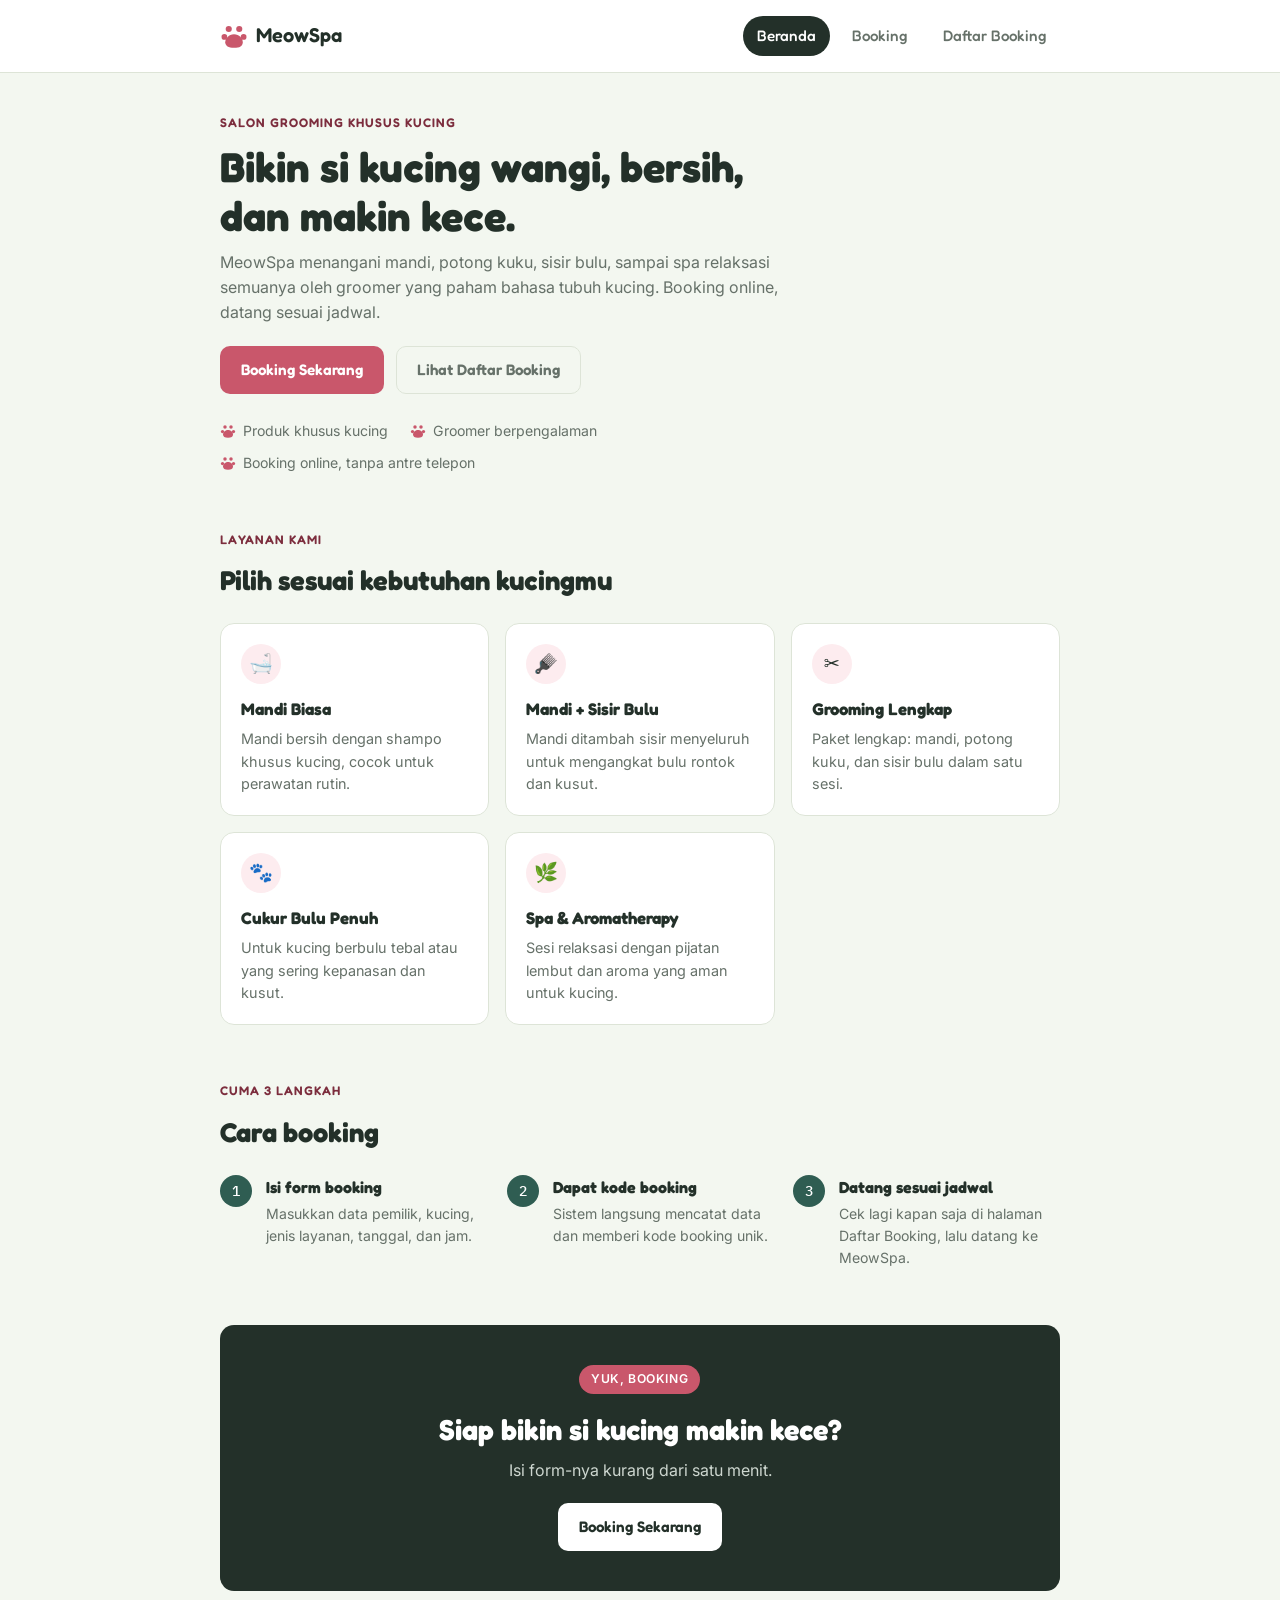
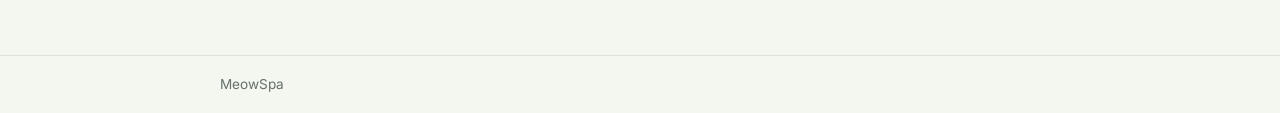
==== index.html @ ca661186 "First Commit" ====
<!DOCTYPE html>
<html lang="id">
<head>
  <meta charset="UTF-8" />
  <meta name="viewport" content="width=device-width, initial-scale=1.0" />
  <title>MeowSpa &mdash; Spa &amp; Grooming Kucing</title>
  <link rel="preconnect" href="https://fonts.googleapis.com" />
  <link href="https://fonts.googleapis.com/css2?family=Fredoka:wght@500;600;700&family=Inter:wght@400;500;600&family=IBM+Plex+Mono:wght@500&display=swap" rel="stylesheet" />
  <link rel="stylesheet" href="css/style.css" />
</head>
<body>
  <header class="site-header">
    <div class="container header-inner">
      <a href="index.html" class="logo">
        <span class="paw" aria-hidden="true">
          <svg viewBox="0 0 64 64" width="28" height="28" fill="currentColor">
            <circle cx="20" cy="16" r="7"/><circle cx="44" cy="16" r="7"/>
            <circle cx="10" cy="34" r="6.5"/><circle cx="54" cy="34" r="6.5"/>
            <path d="M32 28c12 0 20 9 20 18s-7 13-20 13-20-5-20-13 8-18 20-18z"/>
          </svg>
        </span>
        MeowSpa
      </a>
      <nav class="main-nav">
        <a href="index.html" class="nav-link is-active">Beranda</a>
        <a href="booking.html" class="nav-link">Booking</a>
        <a href="data.html" class="nav-link">Daftar Booking</a>
      </nav>
    </div>
  </header>

  <main class="container page">

    <!-- ===== Hero ===== -->
    <section class="hero hero-home">
      <p class="eyebrow">Salon grooming khusus kucing</p>
      <h1>Bikin si kucing wangi, bersih, dan makin kece.</h1>
      <p class="hero-sub">
        MeowSpa menangani mandi, potong kuku, sisir bulu, sampai spa
        relaksasi semuanya oleh groomer yang paham bahasa tubuh
        kucing. Booking online, datang sesuai jadwal.
      </p>
      <div class="hero-actions">
        <a href="booking.html" class="btn btn-primary">Booking Sekarang</a>
        <a href="data.html" class="btn btn-ghost">Lihat Daftar Booking</a>
      </div>
      <ul class="highlights">
        <li><span class="paw" aria-hidden="true"><svg viewBox="0 0 64 64" width="16" height="16" fill="currentColor"><circle cx="20" cy="16" r="7"/><circle cx="44" cy="16" r="7"/><circle cx="10" cy="34" r="6.5"/><circle cx="54" cy="34" r="6.5"/><path d="M32 28c12 0 20 9 20 18s-7 13-20 13-20-5-20-13 8-18 20-18z"/></svg></span> Produk khusus kucing</li>
        <li><span class="paw" aria-hidden="true"><svg viewBox="0 0 64 64" width="16" height="16" fill="currentColor"><circle cx="20" cy="16" r="7"/><circle cx="44" cy="16" r="7"/><circle cx="10" cy="34" r="6.5"/><circle cx="54" cy="34" r="6.5"/><path d="M32 28c12 0 20 9 20 18s-7 13-20 13-20-5-20-13 8-18 20-18z"/></svg></span> Groomer berpengalaman</li>
        <li><span class="paw" aria-hidden="true"><svg viewBox="0 0 64 64" width="16" height="16" fill="currentColor"><circle cx="20" cy="16" r="7"/><circle cx="44" cy="16" r="7"/><circle cx="10" cy="34" r="6.5"/><circle cx="54" cy="34" r="6.5"/><path d="M32 28c12 0 20 9 20 18s-7 13-20 13-20-5-20-13 8-18 20-18z"/></svg></span> Booking online, tanpa antre telepon</li>
      </ul>
    </section>

    <!-- ===== Layanan ===== -->
    <section class="section">
      <div class="section-head">
        <p class="eyebrow">Layanan kami</p>
        <h2>Pilih sesuai kebutuhan kucingmu</h2>
      </div>

      <div class="services-grid">
        <article class="service-card">
          <span class="service-icon" aria-hidden="true">🛁</span>
          <h3>Mandi Biasa</h3>
          <p>Mandi bersih dengan shampo khusus kucing, cocok untuk perawatan rutin.</p>
        </article>
        <article class="service-card">
          <span class="service-icon" aria-hidden="true">🪮</span>
          <h3>Mandi + Sisir Bulu</h3>
          <p>Mandi ditambah sisir menyeluruh untuk mengangkat bulu rontok dan kusut.</p>
        </article>
        <article class="service-card">
          <span class="service-icon" aria-hidden="true">✂️</span>
          <h3>Grooming Lengkap</h3>
          <p>Paket lengkap: mandi, potong kuku, dan sisir bulu dalam satu sesi.</p>
        </article>
        <article class="service-card">
          <span class="service-icon" aria-hidden="true">🐾</span>
          <h3>Cukur Bulu Penuh</h3>
          <p>Untuk kucing berbulu tebal atau yang sering kepanasan dan kusut.</p>
        </article>
        <article class="service-card">
          <span class="service-icon" aria-hidden="true">🌿</span>
          <h3>Spa &amp; Aromatherapy</h3>
          <p>Sesi relaksasi dengan pijatan lembut dan aroma yang aman untuk kucing.</p>
        </article>
      </div>
    </section>

    <!-- ===== Cara booking ===== -->
    <section class="section">
      <div class="section-head">
        <p class="eyebrow">Cuma 3 langkah</p>
        <h2>Cara booking</h2>
      </div>

      <ol class="steps">
        <li class="step">
          <span class="step-num">1</span>
          <div>
            <h3>Isi form booking</h3>
            <p>Masukkan data pemilik, kucing, jenis layanan, tanggal, dan jam.</p>
          </div>
        </li>
        <li class="step">
          <span class="step-num">2</span>
          <div>
            <h3>Dapat kode booking</h3>
            <p>Sistem langsung mencatat data dan memberi kode booking unik.</p>
          </div>
        </li>
        <li class="step">
          <span class="step-num">3</span>
          <div>
            <h3>Datang sesuai jadwal</h3>
            <p>Cek lagi kapan saja di halaman Daftar Booking, lalu datang ke MeowSpa.</p>
          </div>
        </li>
      </ol>
    </section>

    <!-- ===== CTA ===== -->
    <section class="cta-banner">
      <span class="cta-tag">Yuk, booking</span>
      <h2>Siap bikin si kucing makin kece?</h2>
      <p>Isi form-nya kurang dari satu menit.</p>
      <a href="booking.html" class="btn btn-on-dark">Booking Sekarang</a>
    </section>

  </main>

  <footer class="site-footer">
    <div class="container">MeowSpa</div>
  </footer>

  <script src="js/script.js"></script>
</body>
</html>
---- css/style.css ----
/* =================================================================
   MeowSpa — design tokens
   ================================================================= */

:root {
  --bg: #f3f7f0;
  --paper: #fffdf8;
  --surface: #ffffff;
  --ink: #233029;
  --muted: #667169;
  --accent: #c9576b;
  --accent-ink: #7c2d3d;
  --pine: #2f5d52;
  --border: #dde4d7;
  --radius: 14px;
  --shadow: 0 12px 30px -16px rgba(35, 48, 41, 0.25);
}

* { box-sizing: border-box; }

html, body {
  margin: 0;
  padding: 0;
}

body {
  background: var(--bg);
  color: var(--ink);
  font-family: "Inter", system-ui, sans-serif;
  line-height: 1.55;
  -webkit-font-smoothing: antialiased;
}

h1, h2, .logo, .btn, .eyebrow, .nav-link {
  font-family: "Fredoka", "Inter", system-ui, sans-serif;
}

a {
  color: var(--pine);
  text-decoration: none;
}
a:hover { text-decoration: underline; }

.container {
  width: 100%;
  max-width: 880px;
  margin: 0 auto;
  padding: 0 20px;
}

:focus-visible {
  outline: 3px solid var(--accent);
  outline-offset: 2px;
  border-radius: 4px;
}

/* ---------- Animasi & transisi ---------- */
@keyframes fade-slide-up {
  from { opacity: 0; transform: translateY(14px); }
  to { opacity: 1; transform: translateY(0); }
}

@keyframes pop-in {
  0% { opacity: 0; transform: scale(0.9); }
  60% { opacity: 1; transform: scale(1.04); }
  100% { opacity: 1; transform: scale(1); }
}

@keyframes paw-wiggle {
  0%, 100% { transform: rotate(0deg); }
  25% { transform: rotate(-14deg); }
  50% { transform: rotate(10deg); }
  75% { transform: rotate(-6deg); }
}

@keyframes tab-pop {
  from { opacity: 0; transform: translateY(-6px) scale(0.92); }
  to { opacity: 1; transform: translateY(0) scale(1); }
}

@keyframes row-in {
  from { opacity: 0; transform: translateX(-8px); }
  to { opacity: 1; transform: translateX(0); }
}

@keyframes float-paw {
  0%, 100% { transform: translateY(0); }
  50% { transform: translateY(-6px); }
}

@keyframes fade-in {
  from { opacity: 0; }
  to { opacity: 1; }
}

@keyframes shake {
  10%, 90% { transform: translateX(-1px); }
  20%, 80% { transform: translateX(2px); }
  30%, 50%, 70% { transform: translateX(-4px); }
  40%, 60% { transform: translateX(4px); }
}

@media (prefers-reduced-motion: reduce) {
  *, *::before, *::after {
    animation-duration: 0.001ms !important;
    animation-iteration-count: 1 !important;
    transition-duration: 0.001ms !important;
    scroll-behavior: auto !important;
  }
}

/* ---------- Header ---------- */
.site-header {
  background: var(--surface);
  border-bottom: 1px solid var(--border);
}

.header-inner {
  display: flex;
  align-items: center;
  justify-content: space-between;
  flex-wrap: wrap;
  gap: 12px;
  padding-top: 16px;
  padding-bottom: 16px;
}

.logo {
  display: inline-flex;
  align-items: center;
  gap: 8px;
  font-weight: 600;
  font-size: 1.25rem;
  color: var(--ink);
}

.paw { color: var(--accent); display: inline-flex; transform-origin: 70% 90%; }
.paw-big { color: var(--border); }

.logo:hover .paw, .logo:focus-visible .paw {
  animation: paw-wiggle 0.5s ease-in-out;
}

.main-nav {
  display: flex;
  gap: 8px;
}

.nav-link {
  padding: 8px 14px;
  border-radius: 999px;
  color: var(--muted);
  font-weight: 500;
  font-size: 0.95rem;
  transition: background 0.15s ease, transform 0.12s ease;
}
.nav-link:hover { text-decoration: none; background: var(--bg); }
.nav-link:active { transform: scale(0.95); }
.nav-link.is-active {
  background: var(--ink);
  color: #fff;
}

/* ---------- Page / Hero ---------- */
.page { padding: 40px 20px 64px; }

.page > * {
  animation: fade-slide-up 0.55s cubic-bezier(0.22, 1, 0.36, 1) both;
}
.page > *:nth-child(1) { animation-delay: 0s; }
.page > *:nth-child(2) { animation-delay: 0.08s; }
.page > *:nth-child(3) { animation-delay: 0.16s; }
.page > *:nth-child(4) { animation-delay: 0.24s; }

.hero { max-width: 560px; margin-bottom: 28px; }
.hero-compact { margin-bottom: 20px; }

.eyebrow {
  text-transform: uppercase;
  letter-spacing: 0.08em;
  font-size: 0.78rem;
  font-weight: 600;
  color: var(--accent-ink);
  margin: 0 0 10px;
}

.hero h1 {
  font-size: clamp(1.6rem, 4vw, 2.3rem);
  line-height: 1.18;
  margin: 0 0 10px;
}

.hero-sub { color: var(--muted); margin: 0; }

/* ---------- Homepage: hero ---------- */
.hero-home { max-width: 600px; margin-bottom: 56px; }

.hero-home h1 { font-size: clamp(1.8rem, 4.4vw, 2.6rem); }

.hero-actions {
  display: flex;
  flex-wrap: wrap;
  gap: 12px;
  margin-top: 22px;
}

.highlights {
  list-style: none;
  display: flex;
  flex-wrap: wrap;
  gap: 10px 22px;
  padding: 0;
  margin: 26px 0 0;
}

.highlights li {
  display: flex;
  align-items: center;
  gap: 7px;
  font-size: 0.88rem;
  color: var(--muted);
}

.highlights .paw { width: 16px; height: 16px; }

/* ---------- Homepage: sections ---------- */
.section { margin-bottom: 56px; }

.section-head { max-width: 480px; margin-bottom: 22px; }
.section-head h2 { font-size: clamp(1.3rem, 3vw, 1.7rem); margin: 0; }

/* ---------- Homepage:  grid ---------- */
.services-grid {
  display: grid;
  grid-template-columns: repeat(auto-fit, minmax(200px, 1fr));
  gap: 16px;
}

.services-grid .service-card {
  animation: fade-slide-up 0.5s cubic-bezier(0.22, 1, 0.36, 1) both;
}
.services-grid .service-card:nth-child(1) { animation-delay: 0.05s; }
.services-grid .service-card:nth-child(2) { animation-delay: 0.1s; }
.services-grid .service-card:nth-child(3) { animation-delay: 0.15s; }
.services-grid .service-card:nth-child(4) { animation-delay: 0.2s; }
.services-grid .service-card:nth-child(5) { animation-delay: 0.25s; }

.service-card {
  background: var(--surface);
  border: 1px solid var(--border);
  border-radius: var(--radius);
  padding: 20px;
  transition: transform 0.2s ease, box-shadow 0.2s ease;
}

.service-card:hover {
  transform: translateY(-4px);
  box-shadow: var(--shadow);
}

.service-card:hover .service-icon {
  animation: paw-wiggle 0.5s ease-in-out;
}

.service-icon {
  display: inline-flex;
  align-items: center;
  justify-content: center;
  width: 40px;
  height: 40px;
  border-radius: 50%;
  background: #fdecef;
  font-size: 1.2rem;
  margin-bottom: 12px;
}

.service-card h3 {
  font-family: "Fredoka", "Inter", system-ui, sans-serif;
  font-size: 1.05rem;
  margin: 0 0 6px;
}

.service-card p {
  font-size: 0.9rem;
  color: var(--muted);
  margin: 0;
}

/* ---------- Homepage: steps ---------- */
.steps {
  list-style: none;
  display: grid;
  grid-template-columns: 1fr;
  gap: 20px;
  padding: 0;
  margin: 0;
}

@media (min-width: 720px) {
  .steps { grid-template-columns: repeat(3, 1fr); }
}

.step {
  display: flex;
  gap: 14px;
  align-items: flex-start;
  animation: fade-slide-up 0.5s cubic-bezier(0.22, 1, 0.36, 1) both;
}
.steps .step:nth-child(1) { animation-delay: 0.05s; }
.steps .step:nth-child(2) { animation-delay: 0.15s; }
.steps .step:nth-child(3) { animation-delay: 0.25s; }

.step-num {
  flex: none;
  display: inline-flex;
  align-items: center;
  justify-content: center;
  width: 32px;
  height: 32px;
  border-radius: 50%;
  background: var(--pine);
  color: #fff;
  font-family: "IBM Plex Mono", monospace;
  font-weight: 500;
  font-size: 0.9rem;
}

.step h3 {
  font-family: "Fredoka", "Inter", system-ui, sans-serif;
  font-size: 1rem;
  margin: 0 0 4px;
}

.step p {
  font-size: 0.88rem;
  color: var(--muted);
  margin: 0;
}


.cta-banner {
  position: relative;
  background: var(--ink);
  color: #fff;
  border-radius: var(--radius);
  padding: 40px 28px;
  text-align: center;
  overflow: hidden;
}

.cta-tag {
  display: inline-block;
  background: var(--accent);
  color: #fff;
  font-size: 0.76rem;
  font-weight: 600;
  text-transform: uppercase;
  letter-spacing: 0.05em;
  padding: 5px 12px;
  border-radius: 999px;
  margin-bottom: 14px;
  animation: pop-in 0.5s cubic-bezier(0.34, 1.56, 0.64, 1) both;
  animation-delay: 0.1s;
}

.cta-banner h2 {
  font-size: clamp(1.3rem, 3.4vw, 1.8rem);
  margin: 0 0 6px;
}

.cta-banner p {
  color: #cdd6cf;
  margin: 0 0 20px;
}

.btn-on-dark {
  background: #fff;
  color: var(--ink);
}
.btn-on-dark:hover { background: #f1efe7; }

/* ---------- Ticket (form card) ---------- */

.ticket {
  position: relative;
  background: var(--paper);
  border: 1px solid var(--border);
  border-radius: var(--radius);
  box-shadow: var(--shadow);
  padding: 32px 24px 28px;
  margin-top: 8px;
}

.ticket-tab {
  position: absolute;
  top: -14px;
  left: 24px;
  background: var(--ink);
  color: #fff;
  font-size: 0.75rem;
  font-weight: 600;
  letter-spacing: 0.04em;
  text-transform: uppercase;
  padding: 6px 14px;
  border-radius: 999px;
  animation: tab-pop 0.5s cubic-bezier(0.34, 1.56, 0.64, 1) both;
  animation-delay: 0.15s;
}

.field-grid {
  display: grid;
  grid-template-columns: 1fr;
  gap: 18px;
  margin-top: 18px;
}

@media (min-width: 640px) {
  .field-grid { grid-template-columns: 1fr 1fr; }
  .field-wide { grid-column: 1 / -1; }
}

.field { display: flex; flex-direction: column; gap: 6px; }

.field label {
  font-size: 0.9rem;
  font-weight: 600;
  color: var(--ink);
}

.optional { font-weight: 400; color: var(--muted); }

input, select, textarea {
  font: inherit;
  font-family: "Inter", system-ui, sans-serif;
  padding: 10px 12px;
  border: 1px solid var(--border);
  border-radius: 10px;
  background: var(--surface);
  color: var(--ink);
  width: 100%;
  transition: border-color 0.15s ease, transform 0.15s ease, box-shadow 0.15s ease;
}

input:focus, select:focus, textarea:focus {
  border-color: var(--accent);
  transform: translateY(-1px);
  box-shadow: 0 0 0 3px rgba(201, 87, 107, 0.15);
}

textarea { resize: none; }

input:invalid:not(:placeholder-shown):not(:focus),
select:invalid:not(:focus) {
  border-color: var(--accent);
}

.field-error {
  font-size: 0.82rem;
  color: var(--accent-ink);
  min-height: 1em;
}
.field-error:not(:empty) {
  animation: fade-in 0.2s ease both;
}

.form-alert {
  border-radius: 10px;
  padding: 12px 14px;
  margin-bottom: 6px;
  font-size: 0.92rem;
  font-weight: 500;
}
.form-alert.success { background: #e7f3ea; color: #235c3a; animation: pop-in 0.4s cubic-bezier(0.34, 1.56, 0.64, 1) both; }
.form-alert.error { background: #fbe9ea; color: var(--accent-ink); animation: shake 0.4s ease both; }

.form-actions {
  display: flex;
  justify-content: flex-end;
  gap: 10px;
  margin-top: 22px;
  border-top: 1px dashed var(--border);
  padding-top: 18px;
}

/* ---------- Buttons ---------- */
.btn {
  display: inline-flex;
  align-items: center;
  justify-content: center;
  gap: 6px;
  font-weight: 600;
  font-size: 0.95rem;
  padding: 11px 20px;
  border-radius: 10px;
  border: 1px solid transparent;
  cursor: pointer;
  transition: transform 0.15s cubic-bezier(0.34, 1.56, 0.64, 1), background 0.15s ease, box-shadow 0.15s ease;
}
.btn:hover { transform: translateY(-2px); }
.btn:active { transform: translateY(0) scale(0.96); }

.btn-primary { background: var(--accent); color: #fff; }
.btn-primary:hover { background: var(--accent-ink); }

.btn-ghost { background: transparent; color: var(--muted); border-color: var(--border); }
.btn-ghost:hover { background: var(--bg); color: var(--ink); }

.btn-small { padding: 7px 14px; font-size: 0.85rem; }

/* ---------- table ---------- */

.ledger {
  background: var(--surface);
  border: 1px solid var(--border);
  border-radius: var(--radius);
  box-shadow: var(--shadow);
  overflow: hidden;
}

.ledger-toolbar {
  display: flex;
  align-items: center;
  justify-content: space-between;
  gap: 10px;
  padding: 16px 20px;
  border-bottom: 1px solid var(--border);
}

.count-badge {
  font-family: "IBM Plex Mono", monospace;
  font-size: 0.82rem;
  color: var(--pine);
  background: #eaf3ec;
  padding: 4px 10px;
  border-radius: 999px;
}
.count-badge.pop {
  animation: pop-in 0.3s cubic-bezier(0.34, 1.56, 0.64, 1);
}

.table-wrap { overflow-x: auto; }

.booking-table {
  width: 100%;
  border-collapse: collapse;
  min-width: 760px;
}

.booking-table th, .booking-table td {
  padding: 12px 16px;
  text-align: left;
  font-size: 0.92rem;
  border-bottom: 1px solid var(--border);
  white-space: nowrap;
}

.booking-table th {
  font-size: 0.76rem;
  text-transform: uppercase;
  letter-spacing: 0.04em;
  color: var(--muted);
  background: var(--bg);
}

.booking-table td.col-keterangan { white-space: normal; max-width: 220px; }

.booking-table tbody tr {
  animation: row-in 0.4s cubic-bezier(0.22, 1, 0.36, 1) both;
  transition: background 0.15s ease;
}
.booking-table tbody tr:hover { background: #fbf8f2; }

.kode-pill {
  font-family: "IBM Plex Mono", monospace;
  font-weight: 500;
  color: var(--pine);
}

.layanan-tag {
  display: inline-block;
  font-size: 0.8rem;
  background: #fdecef;
  color: var(--accent-ink);
  padding: 3px 9px;
  border-radius: 999px;
}

.empty-state {
  display: flex;
  flex-direction: column;
  align-items: center;
  gap: 10px;
  text-align: center;
  padding: 48px 20px 56px;
  color: var(--muted);
}

.empty-state .paw-big {
  animation: float-paw 2.4s ease-in-out infinite;
}

/* ---------- Footer ---------- */
.site-footer {
  border-top: 1px solid var(--border);
  padding: 18px 20px;
  color: var(--muted);
  font-size: 0.85rem;
}

/* ---------- Small screens ---------- */
@media (max-width: 480px) {
  .ticket { padding: 26px 16px 22px; }
  .form-actions { justify-content: stretch; }
  .form-actions .btn { flex: 1; }
  .ledger-toolbar { flex-wrap: wrap; }
}
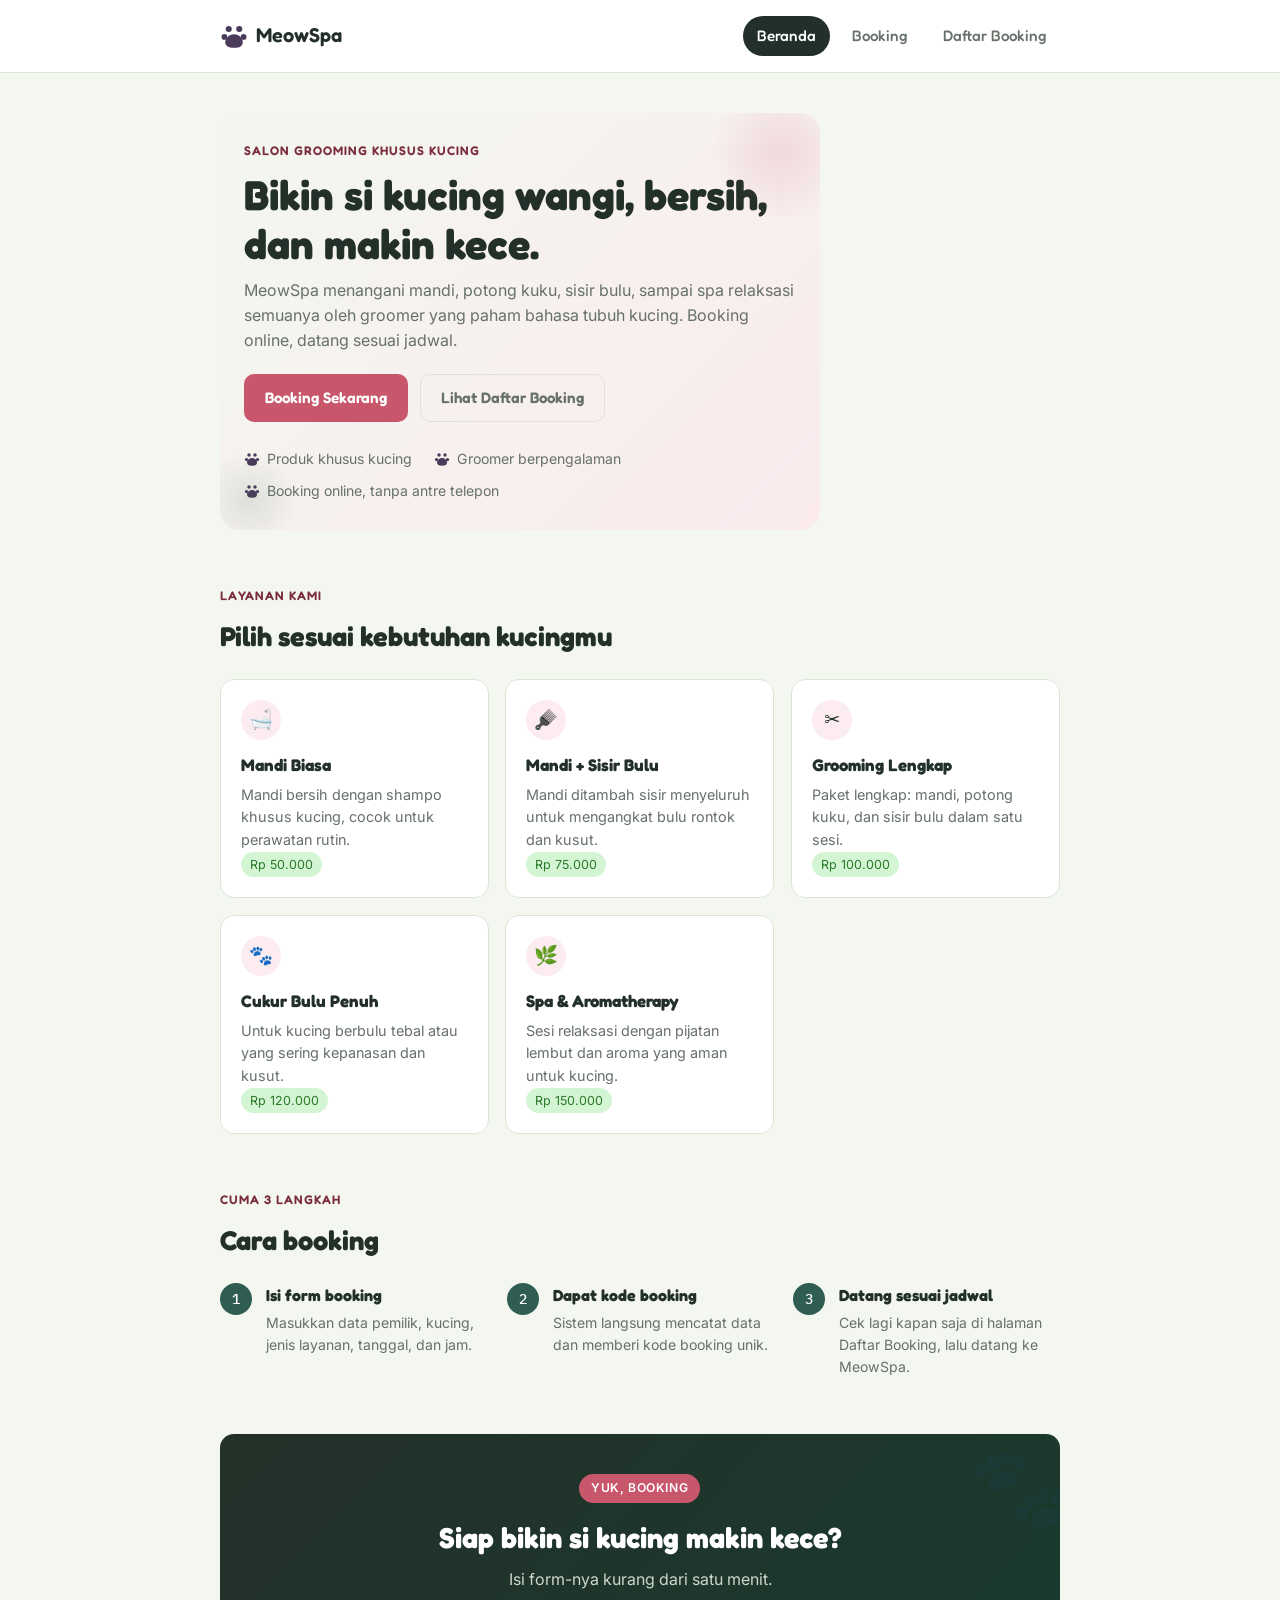
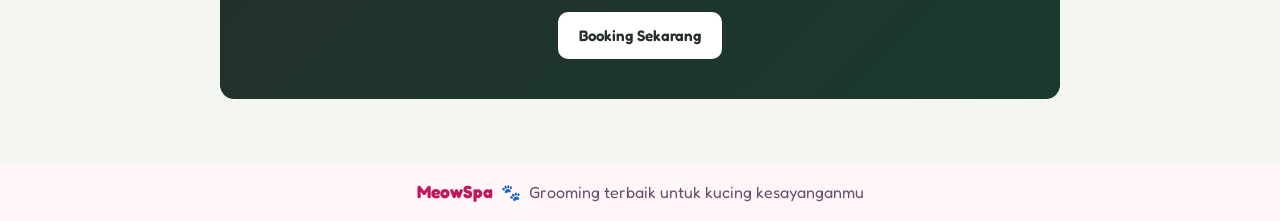
==== commit 18e4ed43: "update halaman index, booking, dan data serta tombol edit dan hapus" ====
--- a/index.html
+++ b/index.html
@@ -57,35 +57,45 @@
         <p class="eyebrow">Layanan kami</p>
         <h2>Pilih sesuai kebutuhan kucingmu</h2>
       </div>
-
+      
       <div class="services-grid">
         <article class="service-card">
           <span class="service-icon" aria-hidden="true">🛁</span>
           <h3>Mandi Biasa</h3>
           <p>Mandi bersih dengan shampo khusus kucing, cocok untuk perawatan rutin.</p>
+          <div class="card-price">Rp 50.000</div>
         </article>
+        
         <article class="service-card">
           <span class="service-icon" aria-hidden="true">🪮</span>
           <h3>Mandi + Sisir Bulu</h3>
           <p>Mandi ditambah sisir menyeluruh untuk mengangkat bulu rontok dan kusut.</p>
+          <div class="card-price">Rp 75.000</div>
         </article>
+        
         <article class="service-card">
           <span class="service-icon" aria-hidden="true">✂️</span>
           <h3>Grooming Lengkap</h3>
           <p>Paket lengkap: mandi, potong kuku, dan sisir bulu dalam satu sesi.</p>
+          <div class="card-price">Rp 100.000</div>
         </article>
+        
         <article class="service-card">
           <span class="service-icon" aria-hidden="true">🐾</span>
           <h3>Cukur Bulu Penuh</h3>
           <p>Untuk kucing berbulu tebal atau yang sering kepanasan dan kusut.</p>
+          <div class="card-price">Rp 120.000</div>
         </article>
+        
         <article class="service-card">
           <span class="service-icon" aria-hidden="true">🌿</span>
           <h3>Spa &amp; Aromatherapy</h3>
           <p>Sesi relaksasi dengan pijatan lembut dan aroma yang aman untuk kucing.</p>
+          <div class="card-price">Rp 150.000</div>
         </article>
       </div>
     </section>
+
 
     <!-- ===== Cara booking ===== -->
     <section class="section">
@@ -119,7 +129,6 @@
       </ol>
     </section>
 
-    <!-- ===== CTA ===== -->
     <section class="cta-banner">
       <span class="cta-tag">Yuk, booking</span>
       <h2>Siap bikin si kucing makin kece?</h2>
@@ -129,8 +138,13 @@
 
   </main>
 
-  <footer class="site-footer">
-    <div class="container">MeowSpa</div>
+  <!-- footer -->
+  <footer class="footer">
+    <div class="footer-brand">
+      <span class="brand-name">MeowSpa</span>
+      <span class="paw">🐾</span>
+      <span class="tagline">Grooming terbaik untuk kucing kesayanganmu</span>
+    </div>
   </footer>
 
   <script src="js/script.js"></script>
--- a/css/style.css
+++ b/css/style.css
@@ -482,6 +482,15 @@
   padding-top: 18px;
 }
 
+.form-actions {
+  position: sticky;
+  bottom: 0;
+  background: var(--paper);
+  padding: 18px 22px;
+  border-top: 1px dashed var(--border);
+  z-index: 10;
+}
+
 /* ---------- Buttons ---------- */
 .btn {
   display: inline-flex;
@@ -505,7 +514,25 @@
 .btn-ghost { background: transparent; color: var(--muted); border-color: var(--border); }
 .btn-ghost:hover { background: var(--bg); color: var(--ink); }
 
+.btn-danger { background: #b3394c; color: #fff; }
+.btn-danger:hover { background: #8f2638; }
+
 .btn-small { padding: 7px 14px; font-size: 0.85rem; }
+
+.emoji-bow {
+  display: inline-block;
+  margin-right: 6px;       /* jarak kecil sebelum teks */
+  animation: bow-swing 1.8s ease-in-out infinite;
+  transform-origin: center;
+}
+
+/* Animasi berayun lembut */
+@keyframes bow-swing {
+  0%, 100% { transform: rotate(0deg); }
+  25% { transform: rotate(-10deg); }
+  50% { transform: rotate(10deg); }
+  75% { transform: rotate(-6deg); }
+}
 
 /* ---------- table ---------- */
 
@@ -563,12 +590,74 @@
 }
 
 .booking-table td.col-keterangan { white-space: normal; max-width: 220px; }
+.booking-table td.col-actions, .booking-table th[aria-label="Aksi"] { white-space: nowrap; }
 
 .booking-table tbody tr {
   animation: row-in 0.4s cubic-bezier(0.22, 1, 0.36, 1) both;
-  transition: background 0.15s ease;
+  transition: background 0.15s ease, opacity 0.25s ease, transform 0.25s ease;
 }
 .booking-table tbody tr:hover { background: #fbf8f2; }
+
+/* baris yang sedang dihapus: meluncur & memudar sebelum benar-benar lenyap */
+.booking-table tbody tr.row-out {
+  opacity: 0;
+  transform: translateX(14px) scale(0.98);
+}
+
+/* baris yang baru saja diedit: kasih kedipan warna lembut sebagai penanda */
+@keyframes row-flash {
+  0% { background: #fdecef; }
+  100% { background: transparent; }
+}
+.booking-table tbody tr.row-flash {
+  animation: row-in 0.4s cubic-bezier(0.22, 1, 0.36, 1) both, row-flash 1.2s ease;
+}
+
+.icon-btn {
+  background: none;
+  border: none;
+  cursor: pointer;
+  font-size: 1rem;
+  line-height: 1;
+  padding: 6px 8px;
+  border-radius: 8px;
+  transition: transform 0.15s cubic-bezier(0.34, 1.56, 0.64, 1), background 0.15s ease;
+}
+.icon-btn:hover { transform: translateY(-1px) scale(1.1); }
+.icon-btn:active { transform: scale(0.92); }
+.icon-btn-edit:hover { background: #eaf3ec; }
+.icon-btn-delete:hover { background: #fdecef; }
+
+/* Tambahan styling kapsul untuk tombol aksi */
+.icon-btn-edit {
+  display: inline-flex;
+  align-items: center;
+  gap: 4px;
+  font-size: 0.78rem;
+  background: #e0f0ff;   /* biru lembut */
+  color: #007bff;
+  padding: 4px 10px;
+  border-radius: 999px;
+}
+.icon-btn-edit:hover {
+  background: #cce4ff;
+  transform: translateY(-2px);
+}
+
+.icon-btn-delete {
+  display: inline-flex;
+  align-items: center;
+  gap: 4px;
+  font-size: 0.78rem;
+  background: #ffe0e0;   /* merah muda */
+  color: #d9534f;
+  padding: 4px 10px;
+  border-radius: 999px;
+}
+.icon-btn-delete:hover {
+  background: #ffc9c9;
+  transform: translateY(-2px);
+}
 
 .kode-pill {
   font-family: "IBM Plex Mono", monospace;
@@ -576,14 +665,24 @@
   color: var(--pine);
 }
 
-.layanan-tag {
+/* .layanan-tag {
   display: inline-block;
-  font-size: 0.8rem;
-  background: #fdecef;
+  font-size: 0.78rem;
+  background: var(--accent-light);
   color: var(--accent-ink);
   padding: 3px 9px;
   border-radius: 999px;
-}
+} */
+
+.card-price {
+  display: inline-block;
+  font-size: 0.78rem;
+  background: #d4f5d4; /* langsung pakai warna hijau muda */
+  color: #2a7a2a;      /* hijau tua */
+  padding: 3px 9px;
+  border-radius: 999px;
+}
+
 
 .empty-state {
   display: flex;
@@ -599,12 +698,98 @@
   animation: float-paw 2.4s ease-in-out infinite;
 }
 
+/* ---------- Modal (Edit Booking & Konfirmasi Hapus) ---------- */
+
+body.modal-open { overflow: hidden; }
+
+.modal-overlay {
+  position: fixed;
+  inset: 0;
+  z-index: 50;
+  display: flex;
+  align-items: flex-start;   /* mulai dari atas, bukan tengah */
+  justify-content: center;
+  overflow-y: auto;          /* biar bisa di-scroll */
+  padding: 40px 20px;        /* jarak aman atas & bawah */
+  background: rgba(35, 48, 41, 0.45);
+  backdrop-filter: blur(2px);
+  opacity: 0;
+  visibility: hidden;
+  transition: opacity 0.25s ease, visibility 0.25s ease;
+}
+.modal-overlay.is-open { opacity: 1; visibility: visible; }
+
+.modal-card {
+  position: relative;
+  width: 100%;
+  max-width: 560px;
+  max-height: none;          /* biarkan tinggi alami */
+  overflow-y: auto;          /* konten panjang bisa di-scroll */
+  padding: 40px 24px 60px;   /* ruang atas & bawah konten */
+  margin-top: 0;             /* jangan pakai margin-top lagi */
+}
+
+.modal-close {
+  position: absolute;
+  top: 14px;
+  right: 14px;
+  background: none;
+  border: none;
+  font-size: 1.4rem;
+  line-height: 1;
+  color: var(--muted);
+  cursor: pointer;
+  padding: 4px 10px;
+  border-radius: 8px;
+  transition: background 0.15s ease, color 0.15s ease, transform 0.2s ease;
+}
+.modal-close:hover { background: var(--bg); color: var(--ink); transform: rotate(90deg); }
+
+.modal-title { margin: 14px 0 4px; font-size: 1.2rem; }
+
+.confirm-card {
+  text-align: center;
+  max-width: 360px;
+  padding: 32px 28px 28px;
+}
+.confirm-icon {
+  display: inline-flex;
+  font-size: 2rem;
+  margin-bottom: 8px;
+  animation: paw-wiggle 0.6s ease-in-out;
+}
+.confirm-card h2 { font-size: 1.15rem; margin: 0 0 6px; }
+.confirm-card p { color: var(--muted); font-size: 0.9rem; margin: 0 0 4px; }
+
 /* ---------- Footer ---------- */
-.site-footer {
-  border-top: 1px solid var(--border);
-  padding: 18px 20px;
-  color: var(--muted);
-  font-size: 0.85rem;
+.footer {
+  background: #fff6f8; /* warna lembut seperti di gambar */
+  padding: 15px 0;
+  text-align: center;
+  font-family: 'Fredoka', sans-serif;
+}
+
+.footer-brand {
+  display: flex;
+  justify-content: center;
+  align-items: center;
+  gap: 8px;
+}
+
+.brand-name {
+  font-weight: 700;
+  color: #c2185b; /* merah muda tua */
+  font-size: 1.1rem;
+}
+
+.paw {
+  color: #4a3b5a; /* ungu tua */
+  font-size: 1rem;
+}
+
+.tagline {
+  color: #6b4f6f;
+  font-size: 1rem;
 }
 
 /* ---------- Small screens ---------- */
@@ -614,3 +799,382 @@
   .form-actions .btn { flex: 1; }
   .ledger-toolbar { flex-wrap: wrap; }
 }
+
+/* =================================================================
+   ANIMASI KOMPLEKS TAMBAHAN — MeowSpa Enhanced
+   ================================================================= */
+
+/* ---------- Keyframes baru ---------- */
+
+/* Gelombang mengalir untuk hero background */
+@keyframes wave-flow {
+  0%   { background-position: 0% 50%; }
+  50%  { background-position: 100% 50%; }
+  100% { background-position: 0% 50%; }
+}
+
+/* Pulse berdenyut seperti jantung */
+@keyframes heartbeat {
+  0%, 100% { transform: scale(1); }
+  14%       { transform: scale(1.2); }
+  28%       { transform: scale(1); }
+  42%       { transform: scale(1.15); }
+  56%       { transform: scale(1); }
+}
+
+/* Shine / kilauan menyapu */
+@keyframes shine-sweep {
+  0%   { left: -80%; }
+  100% { left: 120%; }
+}
+
+/* Partikel bintang berputar (untuk CTA) */
+@keyframes star-orbit {
+  from { transform: rotate(0deg) translateX(22px) rotate(0deg); }
+  to   { transform: rotate(360deg) translateX(22px) rotate(-360deg); }
+}
+
+/* Bounce masuk dari bawah dengan spring */
+@keyframes spring-in {
+  0%   { opacity: 0; transform: translateY(40px) scale(0.8); }
+  60%  { transform: translateY(-10px) scale(1.05); }
+  80%  { transform: translateY(4px) scale(0.98); }
+  100% { opacity: 1; transform: translateY(0) scale(1); }
+}
+
+/* Berkedip kasar seperti neon sign */
+@keyframes neon-flicker {
+  0%, 19%, 21%, 23%, 25%, 54%, 56%, 100% {
+    text-shadow: 0 0 4px var(--accent), 0 0 12px var(--accent), 0 0 24px var(--accent);
+    opacity: 1;
+  }
+  20%, 24%, 55% { opacity: 0.7; text-shadow: none; }
+}
+
+/* Rotasi perlahan abadi (untuk badge / ikon dekoratif) */
+@keyframes slow-spin {
+  from { transform: rotate(0deg); }
+  to   { transform: rotate(360deg); }
+}
+
+/* Morfing border radius (blob) */
+@keyframes blob-morph {
+  0%, 100% { border-radius: 60% 40% 70% 30% / 50% 60% 40% 50%; }
+  25%       { border-radius: 40% 60% 30% 70% / 60% 40% 60% 40%; }
+  50%       { border-radius: 70% 30% 50% 50% / 30% 70% 50% 50%; }
+  75%       { border-radius: 30% 70% 60% 40% / 70% 30% 40% 60%; }
+}
+
+/* Ripple melebar (untuk efek klik / hover) */
+@keyframes ripple-expand {
+  0%   { transform: scale(0); opacity: 0.5; }
+  100% { transform: scale(4); opacity: 0; }
+}
+
+/* Teks muncul karakter per karakter (typewriter effect) */
+@keyframes typewriter-cursor {
+  0%, 100% { border-right-color: var(--accent); }
+  50%       { border-right-color: transparent; }
+}
+
+/* Slide-in dari kanan */
+@keyframes slide-in-right {
+  from { opacity: 0; transform: translateX(30px); }
+  to   { opacity: 1; transform: translateX(0); }
+}
+
+/* Stagger reveal baris tabel (lebih dramatis) */
+@keyframes row-cascade {
+  0%   { opacity: 0; transform: translateX(-16px) skewX(-4deg); }
+  60%  { transform: translateX(3px) skewX(1deg); }
+  100% { opacity: 1; transform: translateX(0) skewX(0); }
+}
+
+/* Badge count ganti angka: flip vertikal */
+@keyframes count-flip {
+  0%   { transform: rotateX(0deg); opacity: 1; }
+  45%  { transform: rotateX(-90deg); opacity: 0; }
+  55%  { transform: rotateX(90deg); opacity: 0; }
+  100% { transform: rotateX(0deg); opacity: 1; }
+}
+
+/* Glitter / shimmer untuk layanan card */
+@keyframes glitter-pulse {
+  0%, 100% { box-shadow: 0 0 0 0 rgba(201, 87, 107, 0); }
+  50%       { box-shadow: 0 0 0 8px rgba(201, 87, 107, 0.08); }
+}
+
+/* Teks bergoyang santai */
+@keyframes text-sway {
+  0%, 100% { transform: rotate(-1deg); }
+  50%       { transform: rotate(1deg); }
+}
+
+/* ---------- Hero Home — background gradient animasi ---------- */
+
+.hero-home {
+  position: relative;
+  padding: 28px 24px;
+  border-radius: 20px;
+  background: linear-gradient(
+    135deg,
+    var(--bg) 0%,
+    #fce8ed 40%,
+    #e8f5ee 80%,
+    var(--bg) 100%
+  );
+  background-size: 300% 300%;
+  animation: wave-flow 8s ease infinite;
+  overflow: hidden;
+}
+
+/* Blob dekoratif di pojok kanan atas */
+.hero-home::before {
+  content: "";
+  position: absolute;
+  top: -30px;
+  right: -30px;
+  width: 140px;
+  height: 140px;
+  background: radial-gradient(circle, rgba(201,87,107,0.15) 0%, transparent 70%);
+  animation: blob-morph 7s ease-in-out infinite;
+}
+
+/* Blob dekoratif di pojok kiri bawah */
+.hero-home::after {
+  content: "";
+  position: absolute;
+  bottom: -20px;
+  left: -20px;
+  width: 100px;
+  height: 100px;
+  background: radial-gradient(circle, rgba(47,93,82,0.12) 0%, transparent 70%);
+  animation: blob-morph 9s ease-in-out infinite reverse;
+}
+
+/* ---------- Logo paw — heartbeat saat hover ---------- */
+.logo:hover .paw,
+.logo:focus-visible .paw {
+  animation: heartbeat 0.8s ease-in-out;
+}
+
+/* ---------- Tombol primary — efek shine menyapu ---------- */
+.btn-primary {
+  position: relative;
+  overflow: hidden;
+}
+.btn-primary::before {
+  content: "";
+  position: absolute;
+  top: 0;
+  left: -80%;
+  width: 60%;
+  height: 100%;
+  background: linear-gradient(
+    120deg,
+    transparent 0%,
+    rgba(255,255,255,0.35) 50%,
+    transparent 100%
+  );
+  pointer-events: none;
+  transition: none;
+}
+.btn-primary:hover::before {
+  animation: shine-sweep 0.55s ease forwards;
+}
+
+/* ---------- Service cards — spring-in + glitter + stagger ---------- */
+.services-grid .service-card {
+  animation: spring-in 0.65s cubic-bezier(0.22, 1, 0.36, 1) both;
+  transition: transform 0.25s cubic-bezier(0.34, 1.56, 0.64, 1),
+              box-shadow 0.25s ease;
+}
+.services-grid .service-card:nth-child(1) { animation-delay: 0.05s; }
+.services-grid .service-card:nth-child(2) { animation-delay: 0.12s; }
+.services-grid .service-card:nth-child(3) { animation-delay: 0.19s; }
+.services-grid .service-card:nth-child(4) { animation-delay: 0.26s; }
+.services-grid .service-card:nth-child(5) { animation-delay: 0.33s; }
+
+.service-card:hover {
+  animation: glitter-pulse 1.2s ease-in-out infinite;
+  transform: translateY(-6px) scale(1.02);
+}
+
+/* Ikon berputar satu kali penuh saat hover card */
+.service-card:hover .service-icon {
+  animation: slow-spin 0.6s ease-in-out 1 forwards,
+             paw-wiggle 0.4s ease-in-out 0.7s;
+}
+
+/* ---------- Steps — slide masuk dari kanan dengan stagger ---------- */
+.steps .step {
+  animation: slide-in-right 0.55s cubic-bezier(0.22, 1, 0.36, 1) both;
+}
+.steps .step:nth-child(1) { animation-delay: 0.1s; }
+.steps .step:nth-child(2) { animation-delay: 0.22s; }
+.steps .step:nth-child(3) { animation-delay: 0.34s; }
+
+/* Step-num pulse saat hover */
+.step:hover .step-num {
+  animation: heartbeat 0.6s ease-in-out;
+}
+
+/* ---------- CTA Banner — partikel bintang berputar orbit ---------- */
+.cta-banner {
+  position: relative;
+  background: linear-gradient(135deg, var(--ink) 0%, #1a3a2e 100%);
+  overflow: hidden;
+}
+
+/* Orbs dekoratif di CTA */
+.cta-banner::before {
+  content: "🐾";
+  position: absolute;
+  font-size: 5rem;
+  opacity: 0.06;
+  top: -10px;
+  right: -10px;
+  animation: slow-spin 20s linear infinite;
+  pointer-events: none;
+}
+
+.cta-tag {
+  animation: spring-in 0.5s cubic-bezier(0.34, 1.56, 0.64, 1) both 0.1s;
+}
+
+/* ---------- Tabel rows — cascade yang lebih dramatis ---------- */
+.booking-table tbody tr {
+  animation: row-cascade 0.45s cubic-bezier(0.22, 1, 0.36, 1) both;
+}
+
+/* ---------- Count badge — flip ---------- */
+.count-badge.pop {
+  animation: count-flip 0.35s cubic-bezier(0.22, 1, 0.36, 1);
+}
+
+/* ---------- Layanan tag — shimmer lembut ---------- */
+.layanan-tag {
+  position: relative;
+  overflow: hidden;
+  transition: transform 0.15s cubic-bezier(0.34, 1.56, 0.64, 1);
+}
+.layanan-tag:hover { transform: scale(1.06); }
+.layanan-tag::after {
+  content: "";
+  position: absolute;
+  top: 0;
+  left: -100%;
+  width: 60%;
+  height: 100%;
+  background: linear-gradient(90deg, transparent, rgba(255,255,255,0.4), transparent);
+  animation: shine-sweep 2s ease-in-out infinite;
+}
+
+/* ---------- Kode pill — glow saat hover ---------- */
+.kode-pill {
+  transition: color 0.2s ease, text-shadow 0.2s ease;
+}
+tr:hover .kode-pill {
+  color: var(--accent-ink);
+  text-shadow: 0 0 6px rgba(201, 87, 107, 0.4);
+}
+
+/* ---------- Modal card — spring masuk lebih bertenaga ---------- */
+.modal-overlay .modal-card {
+  transform: scale(0.85) translateY(20px);
+  transition: transform 0.35s cubic-bezier(0.34, 1.56, 0.64, 1);
+}
+.modal-overlay.is-open .modal-card {
+  transform: scale(1) translateY(0);
+}
+
+/* ---------- Ripple effect pada tombol ---------- */
+.btn {
+  position: relative;
+  overflow: hidden;
+}
+
+.btn .ripple {
+  position: absolute;
+  border-radius: 50%;
+  width: 50px;
+  height: 50px;
+  background: rgba(255, 255, 255, 0.35);
+  margin-top: -25px;
+  margin-left: -25px;
+  pointer-events: none;
+  animation: ripple-expand 0.6s linear forwards;
+}
+
+/* ---------- Empty state paw — animasi float lebih kompleks ---------- */
+.empty-state .paw-big {
+  animation: float-paw 2.4s ease-in-out infinite,
+             text-sway 3.5s ease-in-out infinite;
+  display: inline-block;
+}
+
+/* ---------- Form input — focus yang lebih hidup ---------- */
+input:focus, select:focus, textarea:focus {
+  border-color: var(--accent);
+  transform: translateY(-2px) scale(1.01);
+  box-shadow: 0 0 0 3px rgba(201, 87, 107, 0.15),
+              0 4px 12px rgba(201, 87, 107, 0.1);
+  transition: all 0.2s cubic-bezier(0.34, 1.56, 0.64, 1);
+}
+
+/* ---------- Nav link aktif — underline tumbuh ---------- */
+.nav-link {
+  position: relative;
+}
+.nav-link:not(.is-active)::after {
+  content: "";
+  position: absolute;
+  bottom: 2px;
+  left: 50%;
+  width: 0;
+  height: 2px;
+  background: var(--accent);
+  border-radius: 999px;
+  transition: width 0.2s ease, left 0.2s ease;
+}
+.nav-link:not(.is-active):hover::after {
+  width: calc(100% - 28px);
+  left: 14px;
+}
+
+/* ---------- Icon btn — berputar saat delete hover ---------- */
+.icon-btn-delete:hover {
+  animation: text-sway 0.3s ease-in-out 2;
+  color: var(--accent-ink);
+}
+
+/* ---------- Ticket tab pop lebih dramatis ---------- */
+.ticket-tab {
+  animation: spring-in 0.55s cubic-bezier(0.34, 1.56, 0.64, 1) both 0.1s;
+}
+
+/* ---------- Scroll-reveal utility (dipakai JS IntersectionObserver) ---------- */
+.reveal {
+  opacity: 0;
+  transform: translateY(24px);
+  transition: opacity 0.6s cubic-bezier(0.22, 1, 0.36, 1),
+              transform 0.6s cubic-bezier(0.22, 1, 0.36, 1);
+}
+.reveal.is-visible {
+  opacity: 1;
+  transform: translateY(0);
+}
+.reveal-right {
+  opacity: 0;
+  transform: translateX(24px);
+  transition: opacity 0.6s cubic-bezier(0.22, 1, 0.36, 1),
+              transform 0.6s cubic-bezier(0.22, 1, 0.36, 1);
+}
+.reveal-right.is-visible {
+  opacity: 1;
+  transform: translateX(0);
+}
+
+@media (max-height: 700px) {
+  .modal-card { margin-top: 20px; }
+}
